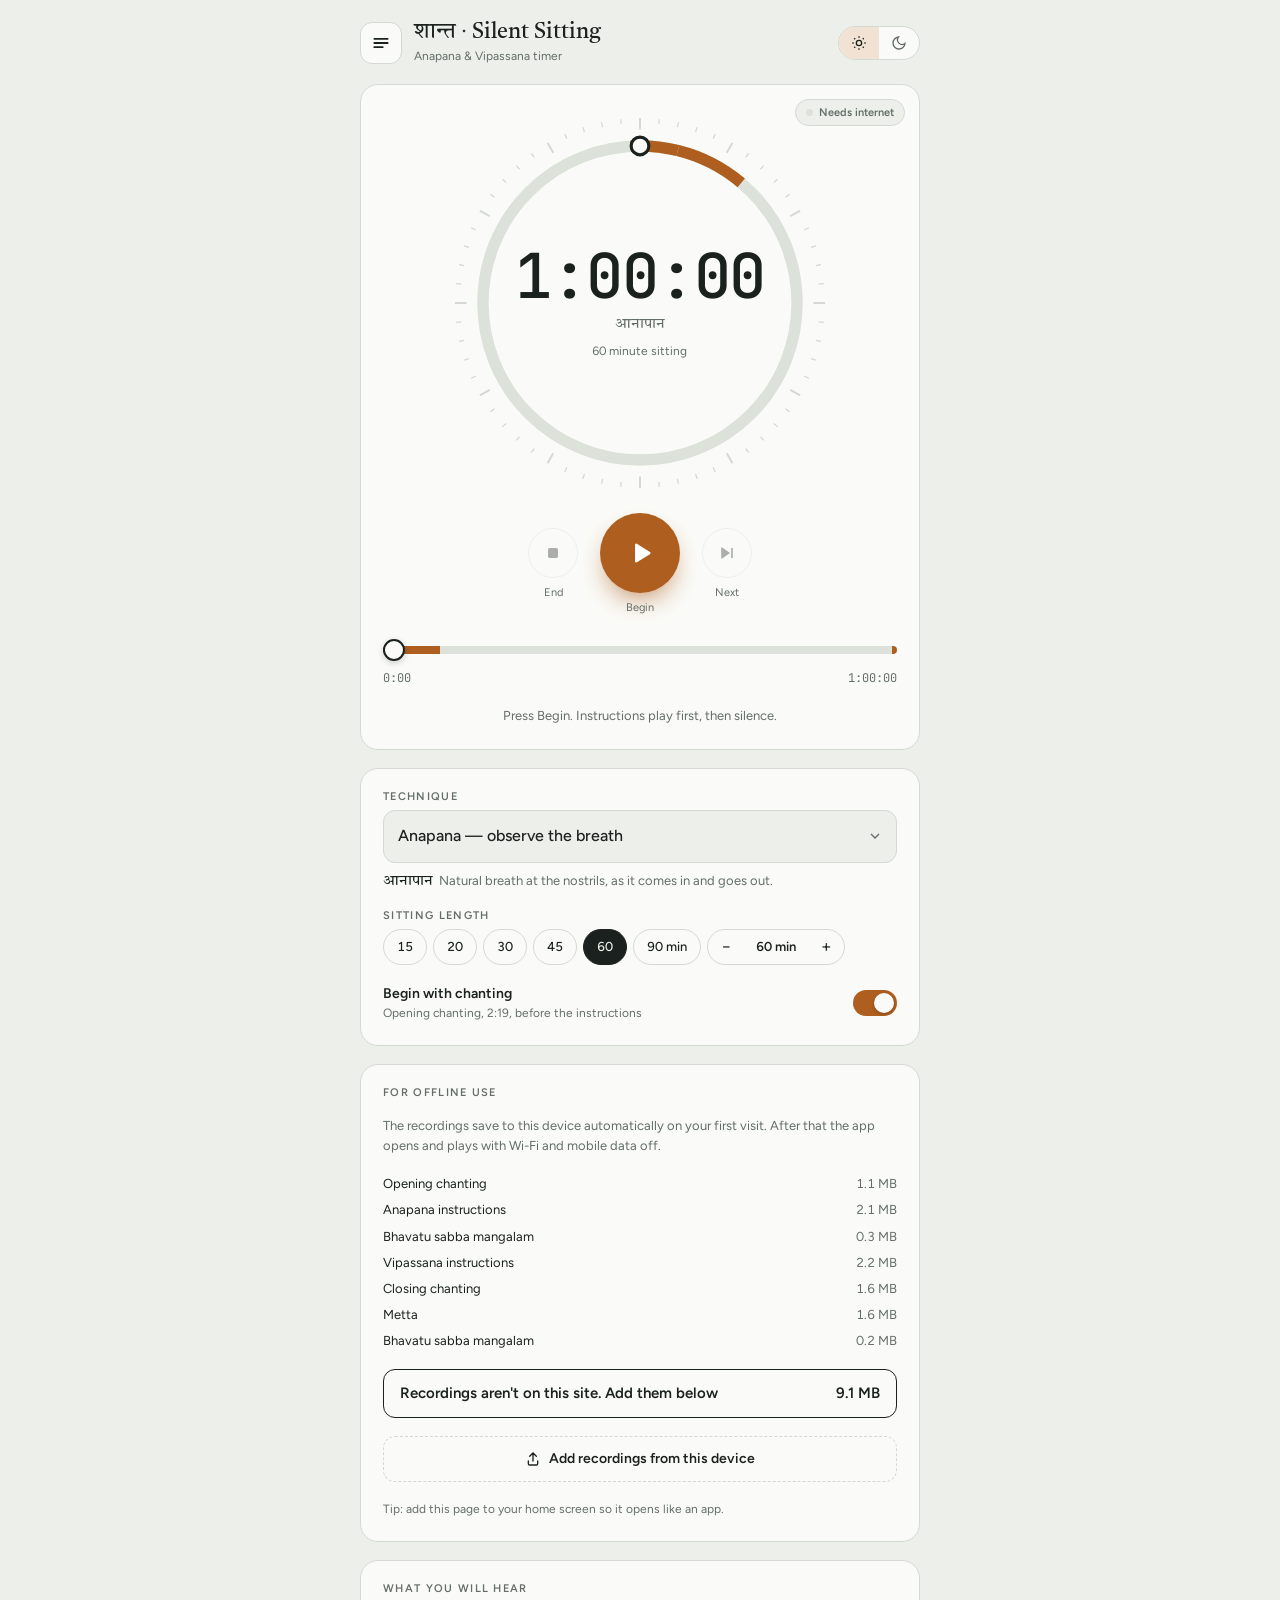
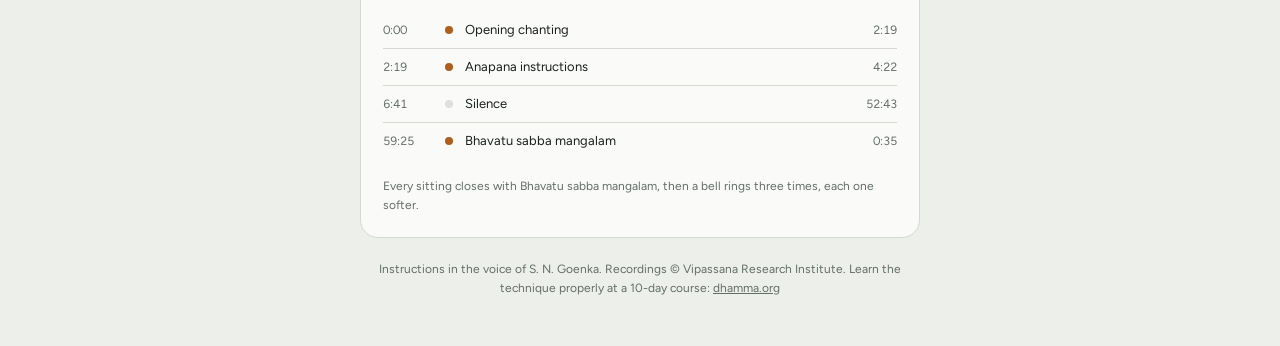
==== index.html @ fdc01b7e "Silent Sitting: offline Anapana & Vipassana timer with concept sections Timer with opening instructi" ====
<!doctype html>
<html lang="en">
<head>
<meta charset="utf-8">
<meta name="viewport" content="width=device-width, initial-scale=1, viewport-fit=cover">
<title>Silent Sitting</title>
<meta name="description" content="Anapana and Vipassana sitting timer. Instructions at the start, silence in between, closing on time. Works offline.">
<meta name="theme-color" content="#EDEFEA" id="themeColor">
<link rel="manifest" href="manifest.webmanifest">
<link rel="icon" href="icons/icon-192.png" type="image/png">
<link rel="apple-touch-icon" href="icons/apple-touch-icon.png">
<meta name="apple-mobile-web-app-capable" content="yes">
<meta name="apple-mobile-web-app-status-bar-style" content="default">
<link rel="preload" href="fonts/jetbrains-mono-latin-500-normal.woff2" as="font" type="font/woff2" crossorigin>
<link rel="stylesheet" href="styles.css">
</head>
<body>
<div class="shell">
  <header class="top">
    <button class="menubtn" id="menuBtn" aria-label="Open menu" aria-controls="drawer" aria-expanded="false"><svg viewBox="0 0 24 24" fill="none" stroke="currentColor" stroke-width="2.2" stroke-linecap="round"><path d="M4 7h16M4 12h16M4 17h10"/></svg></button>
    <div class="brand"><b>शान्त · Silent Sitting</b><span>Anapana &amp; Vipassana timer</span></div>
    <div class="theme" role="group" aria-label="Theme">
      <button id="thLight" aria-pressed="true" aria-label="Light theme"><svg viewBox="0 0 24 24" fill="none" stroke="currentColor" stroke-width="2"><circle cx="12" cy="12" r="4"/><path d="M12 2v2M12 20v2M4.9 4.9l1.4 1.4M17.7 17.7l1.4 1.4M2 12h2M20 12h2M4.9 19.1l1.4-1.4M17.7 6.3l1.4-1.4"/></svg></button>
      <button id="thDark" aria-pressed="false" aria-label="Dark theme"><svg viewBox="0 0 24 24" fill="none" stroke="currentColor" stroke-width="2"><path d="M21 12.8A9 9 0 1 1 11.2 3a7 7 0 0 0 9.8 9.8z"/></svg></button>
    </div>
  </header>

  <main class="app">
    <section class="panel player" aria-label="Player">
      <div class="offbadge" id="offbadge"><span class="d"></span><span id="offbadgeText">Checking…</span></div>
      <div class="viz">
        <svg viewBox="0 0 300 300" aria-hidden="true">
          <circle class="breath" cx="150" cy="150" r="104"/>
          <g id="ticks"></g>
          <circle class="track" cx="150" cy="150" r="124"/>
          <g id="arcs"></g>
          <circle id="prog" class="prog" cx="150" cy="150" r="124" transform="rotate(-90 150 150)"/>
          <circle id="dot" class="dot" cx="150" cy="26" r="7"/>
        </svg>
        <div class="overlay">
          <div class="time" id="time" role="timer" aria-live="off">60:00</div>
          <div class="state" id="state"><span class="wave" aria-hidden="true"><i></i><i></i><i></i><i></i></span><span id="stateText">आनापान</span></div>
          <div class="sub" id="sub"></div>
        </div>
      </div>

      <div class="transport">
        <div class="tcol"><button class="round" id="end" aria-label="End sitting" disabled><svg viewBox="0 0 24 24" fill="currentColor"><rect x="6" y="6" width="12" height="12" rx="2"/></svg></button><span class="btnlabel">End</span></div>
        <div class="tcol"><button class="round play" id="play" aria-label="Begin sitting"><svg id="playIcon" viewBox="0 0 24 24" fill="currentColor"><path d="M8 5.5v13a1 1 0 0 0 1.5.9l10.4-6.5a1 1 0 0 0 0-1.8L9.5 4.6A1 1 0 0 0 8 5.5z"/></svg></button><span class="btnlabel" id="playLabel">Begin</span></div>
        <div class="tcol"><button class="round" id="skip" aria-label="Jump to next instruction" disabled><svg viewBox="0 0 24 24" fill="currentColor"><path d="M5 6.2v11.6a.8.8 0 0 0 1.2.7l8.6-5.8a.8.8 0 0 0 0-1.4L6.2 5.5a.8.8 0 0 0-1.2.7zM17 6h2v12h-2z"/></svg></button><span class="btnlabel">Next</span></div>
      </div>
      <div class="seekwrap">
        <input type="range" id="seek" min="0" max="3600" step="1" value="0" aria-label="Move to a point in the sitting">
        <div class="seektimes"><span id="seekAt">0:00</span><span id="seekEnd">60:00</span></div>
      </div>
      <div class="next" id="next" aria-live="polite">Press Begin. Instructions play first, then silence.</div>
    </section>

    <section class="panel setup" aria-label="Sitting settings">
      <div class="field">
        <label class="label" for="tech">Technique</label>
        <div class="selectwrap">
          <select id="tech">
            <option value="A">Anapana — observe the breath</option>
            <option value="V">Vipassana — observe sensations</option>
            <option value="AV">Anapana, then Vipassana</option>
            <option value="AVM">Anapana, Vipassana, then Metta</option>
          </select>
          <svg viewBox="0 0 24 24" fill="none" stroke="currentColor" stroke-width="2" aria-hidden="true"><path d="m6 9 6 6 6-6"/></svg>
        </div>
        <p class="techhint" id="techhint"></p>
      </div>

      <div class="field">
        <span class="label" id="lenLabel">Sitting length</span>
        <div class="chips" id="chips" role="group" aria-labelledby="lenLabel">
          <button class="chip" data-min="15">15</button><button class="chip" data-min="20">20</button>
          <button class="chip" data-min="30">30</button><button class="chip" data-min="45">45</button>
          <button class="chip" data-min="60">60</button><button class="chip" data-min="90">90 min</button>
          <span class="stepper"><button id="minus" aria-label="5 minutes less">−</button><output id="mins">60 min</output><button id="plus" aria-label="5 minutes more">+</button></span>
        </div>
      </div>


      <label class="toggle" for="chant">
        <span><b>Begin with chanting</b><small id="chantLen"></small></span>
        <input type="checkbox" id="chant" role="switch">
      </label>

      <div class="warn" id="warn" hidden></div>
    </section>

    <section class="panel offline" aria-label="Offline audio">
      <span class="label">For offline use</span>
      <p>The recordings save to this device automatically on your first visit. After that the app opens and plays with Wi-Fi and mobile data off.</p>
      <ul class="files" id="files"></ul>
      <div class="meter" id="meter" hidden><i id="meterBar"></i></div>
      <button class="dl" id="dl"><span id="dlText">Download for offline use</span><span id="dlSize"></span></button>
      <button class="link" id="rm" hidden>Remove downloaded audio</button>
      <label class="importbtn" for="importFiles"><svg viewBox="0 0 24 24" fill="none" stroke="currentColor" stroke-width="2" stroke-linecap="round"><path d="M12 15V3M7 8l5-5 5 5M5 15v4a2 2 0 0 0 2 2h10a2 2 0 0 0 2-2v-4"/></svg>Add recordings from this device</label>
      <input type="file" id="importFiles" accept="audio/mpeg,.mp3" multiple hidden>
      <p class="fine" id="importNote" hidden></p>
      <p class="fine" id="installHint">Tip: add this page to your home screen so it opens like an app.</p>
    </section>

    <section class="panel planpanel" aria-label="What you will hear">
      <span class="label">What you will hear</span>
      <ol class="plan" id="plan"></ol>
      <p class="endnote">Every sitting closes with Bhavatu sabba mangalam, then a bell rings three times, each one softer.</p>
    </section>

    <footer class="credit">
      Instructions in the voice of S. N. Goenka. Recordings © Vipassana Research Institute.
      Learn the technique properly at a 10-day course: <a href="https://www.dhamma.org" target="_blank" rel="noopener">dhamma.org</a>
    </footer>
  </main>
</div>
<!-- menu: the timer plus each section of the Vipassana concept -->
<div class="scrim" id="scrim" hidden></div>
<nav class="drawer" id="drawer" aria-label="Menu" hidden>
  <div class="drawerhead"><b>शान्त</b><button class="iconbtn" id="drawerClose" aria-label="Close menu"><svg viewBox="0 0 24 24" fill="none" stroke="currentColor" stroke-width="2.2" stroke-linecap="round"><path d="M6 6l12 12M18 6L6 18"/></svg></button></div>
  <button class="navitem" data-go="timer"><span class="ic"><svg viewBox="0 0 24 24" fill="none" stroke="currentColor" stroke-width="2"><circle cx="12" cy="13" r="8"/><path d="M12 9v4l2.5 2M9 2h6"/></svg></span><span><b>Sitting timer</b><small>Anapana, Vipassana, Metta</small></span></button>
  <span class="navlabel">Understand the practice</span>
  <button class="navitem" data-go="concept"><span class="ic">1</span><span><b>Concept</b><small>Reacting vs observing, two examples</small></span></button>
  <button class="navitem" data-go="vp"><span class="ic">2</span><span><b>Vipassana</b><small>Anapana, Vipassana and Metta</small></span></button>
  <button class="navitem" data-go="hi"><span class="ic">3</span><span><b>History</b><small>How the technique came down to us</small></span></button>
  <button class="navitem" data-go="gu"><span class="ic">4</span><span><b>Gurus</b><small>The lineage of teachers</small></span></button>
  <button class="navitem" data-go="tt"><span class="ic">5</span><span><b>Timetable</b><small>A day on a 10-day course</small></span></button>
  <button class="navitem" data-go="fe"><span class="ic">6</span><span><b>Fees &amp; centres</b><small>How courses are run</small></span></button>
</nav>

<!-- a section opens over the timer, so a sitting keeps playing underneath -->
<section class="learn" id="learn" aria-label="Learn" hidden>
  <div class="learnbar">
    <button class="iconbtn" id="learnMenu" aria-label="Open menu"><svg viewBox="0 0 24 24" fill="none" stroke="currentColor" stroke-width="2.2" stroke-linecap="round"><path d="M4 7h16M4 12h16M4 17h10"/></svg></button>
    <b id="learnTitle">Concept</b>
    <button class="minitimer" id="miniTimer" hidden aria-label="Back to the timer"><span class="d"></span><span id="miniTime">0:00</span></button>
    <button class="iconbtn" id="learnClose" aria-label="Back to the timer"><svg viewBox="0 0 24 24" fill="none" stroke="currentColor" stroke-width="2.2" stroke-linecap="round"><path d="M6 6l12 12M18 6L6 18"/></svg></button>
  </div>
  <iframe id="learnFrame" title="Vipassana concept" loading="lazy"></iframe>
</section>
<script src="app.js"></script>
</body>
</html>
---- styles.css ----
/* Silent Sitting — Dhamma Hall, single vertical column. Light first, dark on toggle. */
@font-face{font-family:"Figtree";src:url(fonts/figtree-latin-400-normal.woff2) format("woff2");font-weight:400;font-display:swap}
@font-face{font-family:"Figtree";src:url(fonts/figtree-latin-500-normal.woff2) format("woff2");font-weight:500;font-display:swap}
@font-face{font-family:"Figtree";src:url(fonts/figtree-latin-600-normal.woff2) format("woff2");font-weight:600;font-display:swap}
@font-face{font-family:"Figtree";src:url(fonts/figtree-latin-700-normal.woff2) format("woff2");font-weight:700;font-display:swap}
@font-face{font-family:"Tiro";src:url(fonts/tiro-devanagari-hindi-devanagari-400-normal.woff2) format("woff2");unicode-range:U+0900-097F,U+1CD0-1CF9,U+200C-200D,U+20A8,U+20B9,U+25CC,U+A830-A839,U+A8E0-A8FF;font-display:swap}
@font-face{font-family:"Tiro";src:url(fonts/tiro-devanagari-hindi-latin-400-normal.woff2) format("woff2");unicode-range:U+0000-00FF,U+2000-206F;font-display:swap}
@font-face{font-family:"JBM";src:url(fonts/jetbrains-mono-latin-400-normal.woff2) format("woff2");font-weight:400;font-display:swap}
@font-face{font-family:"JBM";src:url(fonts/jetbrains-mono-latin-500-normal.woff2) format("woff2");font-weight:500;font-display:swap}

:root{
  --bg:#EDEFEA; --surface:#FAFBF8; --ink:#1B211E; --muted:#646E68; --line:#D4D9D2;
  --accent:#AE5E1E; --on-accent:#FFFFFF; --soft:#F1E2D3; --still:#DCE1D9; --ok:#2F7A53;
  --display:"Tiro", Georgia, serif;
  --body:"Figtree", system-ui, -apple-system, "Segoe UI", sans-serif;
  --num:"JBM", ui-monospace, SFMono-Regular, Menlo, monospace;
  color-scheme:light;
}
:root.dark{
  --bg:#111513; --surface:#191E1B; --ink:#E5E8E3; --muted:#99A39C; --line:#2C3330;
  --accent:#DD8C46; --on-accent:#1B130B; --soft:#3A2A1B; --still:#262D29; --ok:#7FD0A4;
  color-scheme:dark;
}
*{box-sizing:border-box}
html{-webkit-text-size-adjust:100%}
body{margin:0;background:var(--bg);color:var(--ink);font:15px/1.55 var(--body);transition:background .4s,color .4s;
  padding:max(20px,env(safe-area-inset-top)) max(16px,env(safe-area-inset-right)) max(48px,env(safe-area-inset-bottom)) max(16px,env(safe-area-inset-left))}
button,select,input{font:inherit;color:inherit}
:focus-visible{outline:2px solid var(--accent);outline-offset:3px;border-radius:6px}
[hidden]{display:none!important}

.shell{max-width:560px;margin:0 auto;display:grid;gap:18px}
.top{display:flex;gap:12px;align-items:center;justify-content:space-between}
.brand{display:grid;gap:2px}
.brand b{font:400 22px/1.15 var(--display)}
.brand span{font-size:12px;color:var(--muted)}
.theme{display:flex;border:1px solid var(--line);border-radius:999px;overflow:hidden;background:var(--surface)}
.theme button{border:0;background:transparent;padding:8px 12px;cursor:pointer;color:var(--muted);display:grid;place-items:center}
.theme button[aria-pressed="true"]{background:var(--soft);color:var(--ink)}
.theme svg{width:16px;height:16px}

.app{display:grid;gap:18px}
.panel{background:var(--surface);border:1px solid var(--line);border-radius:18px;padding:22px;display:grid;gap:18px;min-width:0}
.label{font:600 11px/1 var(--body);letter-spacing:.12em;text-transform:uppercase;color:var(--muted)}

/* menu button, drawer and the learn view */
.top{justify-content:flex-start}
.top .theme{margin-left:auto}
.menubtn,.iconbtn{border:1px solid var(--line);background:var(--surface);width:42px;height:42px;border-radius:12px;display:grid;place-items:center;cursor:pointer;color:var(--ink);flex:none}
.menubtn svg,.iconbtn svg{width:20px;height:20px}
.scrim{position:fixed;inset:0;background:rgba(10,14,12,.38);z-index:40;opacity:0;transition:opacity .25s}
.scrim.on{opacity:1}
.drawer{position:fixed;top:0;bottom:0;left:0;width:min(320px,86vw);z-index:41;background:var(--surface);border-right:1px solid var(--line);
  padding:max(16px,env(safe-area-inset-top)) 14px max(16px,env(safe-area-inset-bottom)) max(14px,env(safe-area-inset-left));
  display:flex;flex-direction:column;gap:4px;overflow-y:auto;transform:translateX(-102%);transition:transform .28s cubic-bezier(.2,.8,.2,1);box-shadow:8px 0 30px -16px rgba(0,0,0,.35)}
.drawer.on{transform:none}
.drawerhead{display:flex;justify-content:space-between;align-items:center;padding:0 2px 10px}
.drawerhead b{font:400 22px var(--display)}
.navlabel{font:600 11px/1 var(--body);letter-spacing:.12em;text-transform:uppercase;color:var(--muted);padding:16px 8px 6px}
.navitem{display:flex;align-items:center;gap:12px;text-align:left;border:0;background:transparent;border-radius:12px;padding:10px 8px;cursor:pointer;width:100%}
.navitem:hover{background:var(--bg)}
.navitem[aria-current="page"]{background:var(--soft)}
.navitem .ic{width:34px;height:34px;border-radius:10px;background:var(--bg);border:1px solid var(--line);display:grid;place-items:center;font:500 13px var(--num);flex:none}
.navitem .ic svg{width:18px;height:18px}
.navitem[aria-current="page"] .ic{background:var(--accent);color:var(--on-accent);border-color:var(--accent)}
.navitem span:last-child{display:grid;min-width:0}
.navitem b{font-weight:600;font-size:15px}
.navitem small{font-size:12px;color:var(--muted)}
.learn{position:fixed;inset:0;z-index:30;background:var(--bg);display:flex;flex-direction:column}
.learnbar{display:flex;align-items:center;gap:10px;padding:max(10px,env(safe-area-inset-top)) max(12px,env(safe-area-inset-right)) 8px max(12px,env(safe-area-inset-left));background:var(--surface);border-bottom:1px solid var(--line)}
.learnbar b{font-weight:600;font-size:16px;flex:1;min-width:0;overflow:hidden;text-overflow:ellipsis;white-space:nowrap}
.minitimer{display:flex;align-items:center;gap:6px;border:1px solid var(--accent);color:var(--accent);background:var(--soft);border-radius:999px;padding:6px 12px;font:500 13px var(--num);font-variant-numeric:tabular-nums;cursor:pointer}
.minitimer .d{width:7px;height:7px;border-radius:50%;background:var(--accent);animation:pulse 1.6s ease-in-out infinite}
.learn iframe{flex:1;width:100%;border:0;display:block;background:var(--bg)}
@media (max-height:520px) and (orientation:landscape){.learnbar{padding-top:max(4px,env(safe-area-inset-top));padding-bottom:4px}.learnbar .iconbtn{width:36px;height:36px}}
@media (prefers-reduced-motion:reduce){.drawer,.scrim{transition:none}.minitimer .d{animation:none}}

/* player */
.player{padding:28px 22px 22px;gap:20px;position:relative;overflow:hidden}
.viz{position:relative;width:100%;max-width:380px;margin:0 auto}
.viz svg{display:block;width:100%;height:auto}
.breath{fill:var(--soft);transform-origin:150px 150px;opacity:0;transition:opacity .8s}
body.sitting .breath{animation:br 9s ease-in-out infinite}
body.sitting.paused .breath{animation-play-state:paused}
@keyframes br{0%,100%{transform:scale(.86);opacity:.25}50%{transform:scale(1);opacity:.65}}
.track{fill:none;stroke:var(--still);stroke-width:9}
.arc{fill:none;stroke:var(--accent);stroke-width:9}
.prog{fill:none;stroke:var(--ink);stroke-width:2.5;stroke-linecap:round}
.dot{fill:var(--surface);stroke:var(--ink);stroke-width:2.5}
.tick{stroke:var(--line)}
.overlay{position:absolute;inset:0;display:grid;place-content:center;justify-items:center;text-align:center;gap:6px;pointer-events:none}
.time{font:500 clamp(44px,13vw,62px)/1 var(--num);font-variant-numeric:tabular-nums;letter-spacing:-.02em}
.sub{font-size:12px;color:var(--muted);font-variant-numeric:tabular-nums}
.state{display:inline-flex;align-items:center;gap:8px;font-size:13px;font-weight:600;color:var(--muted);min-height:20px}
.state.live{color:var(--accent)}
#stateText{font-family:var(--display);font-weight:400;font-size:15px}
.state.live #stateText,.state.plain #stateText{font-family:var(--body);font-weight:600;font-size:13px}
.wave{display:inline-flex;gap:2px;align-items:flex-end;height:12px}
.wave i{width:3px;height:4px;background:currentColor;border-radius:2px}
.state.live .wave i{animation:wv 1s ease-in-out infinite}
.wave i:nth-child(2){animation-delay:.15s}.wave i:nth-child(3){animation-delay:.3s}.wave i:nth-child(4){animation-delay:.45s}
@keyframes wv{0%,100%{height:3px}50%{height:12px}}
.state:not(.live) .wave{display:none}

.transport{display:flex;align-items:center;justify-content:center;gap:22px}
.tcol{display:grid;justify-items:center;gap:6px}
.round{border:1px solid var(--line);background:var(--surface);width:50px;height:50px;border-radius:50%;display:grid;place-items:center;cursor:pointer;transition:transform .15s,opacity .2s}
.round svg{width:20px;height:20px}
.round:disabled{opacity:.35;cursor:not-allowed}
.round.play{width:80px;height:80px;border:0;background:var(--accent);color:var(--on-accent);box-shadow:0 12px 30px -12px var(--accent)}
.round.play svg{width:30px;height:30px}
.round.play.busy{animation:pulse 1.2s ease-in-out infinite}
@keyframes pulse{50%{opacity:.6}}
.round:not(:disabled):active{transform:scale(.95)}
.btnlabel{font-size:11px;color:var(--muted)}
.next{font-size:13px;color:var(--muted);text-align:center;min-height:1.6em;font-variant-numeric:tabular-nums}
.next b{color:var(--ink);font-weight:600}
.offbadge{position:absolute;top:14px;right:14px;font-size:11px;font-weight:600;display:flex;gap:6px;align-items:center;color:var(--muted);background:var(--bg);border:1px solid var(--line);padding:4px 10px;border-radius:999px}
.offbadge .d{width:7px;height:7px;border-radius:50%;background:var(--still)}
.offbadge.ok .d{background:var(--ok)}

/* timeline slider: clip segments in the accent colour, played part filled darker */
.seekwrap{display:grid;gap:6px}
#seek{-webkit-appearance:none;appearance:none;width:100%;height:28px;background:transparent;cursor:pointer;margin:0}
#seek::-webkit-slider-runnable-track{height:8px;border-radius:999px;background:var(--clips),linear-gradient(90deg,color-mix(in srgb,var(--ink) 28%,var(--still)) var(--fill,0%),var(--still) var(--fill,0%))}
#seek::-moz-range-track{height:8px;border-radius:999px;background:var(--clips),linear-gradient(90deg,color-mix(in srgb,var(--ink) 28%,var(--still)) var(--fill,0%),var(--still) var(--fill,0%))}
#seek::-webkit-slider-thumb{-webkit-appearance:none;width:22px;height:22px;margin-top:-7px;border-radius:50%;background:var(--surface);border:2.5px solid var(--ink);box-shadow:0 2px 6px rgba(0,0,0,.18)}
#seek::-moz-range-thumb{width:18px;height:18px;border-radius:50%;background:var(--surface);border:2.5px solid var(--ink)}
#seek:disabled{opacity:.5}
.seektimes{display:flex;justify-content:space-between;font:400 12px var(--num);color:var(--muted);font-variant-numeric:tabular-nums}
.endnote{margin:0;font-size:12px;color:var(--muted)}

/* settings */
.field{display:grid;gap:8px}
.selectwrap{position:relative}
.selectwrap select{appearance:none;-webkit-appearance:none;width:100%;padding:13px 44px 13px 14px;border:1px solid var(--line);border-radius:12px;background:var(--bg);font-weight:500;font-size:16px;cursor:pointer}
.selectwrap svg{position:absolute;right:14px;top:50%;width:16px;height:16px;transform:translateY(-50%);pointer-events:none;color:var(--muted)}
.techhint{font-size:13px;color:var(--muted);margin:0}
.techhint b{font:400 15px var(--display);color:var(--ink);margin-right:6px}
.chips{display:flex;flex-wrap:wrap;gap:6px}
.chip{border:1px solid var(--line);background:transparent;border-radius:999px;padding:7px 13px;font-size:13px;font-weight:500;cursor:pointer;font-variant-numeric:tabular-nums}
.chip[aria-pressed="true"]{background:var(--ink);color:var(--bg);border-color:var(--ink)}
.stepper{display:inline-flex;align-items:center;border:1px solid var(--line);border-radius:999px;overflow:hidden}
.stepper button{border:0;background:transparent;width:36px;height:34px;cursor:pointer;font-size:17px}
.stepper output{min-width:64px;text-align:center;font-size:13px;font-weight:600;font-variant-numeric:tabular-nums}
.ends{display:flex;justify-content:space-between;font-size:12px;color:var(--muted);font-variant-numeric:tabular-nums}
input[type=range]{width:100%;accent-color:var(--accent)}
.toggle{display:flex;justify-content:space-between;align-items:center;gap:12px;cursor:pointer}
.toggle span{display:grid}
.toggle b{font-weight:600;font-size:14px}
.toggle small{font-size:12px;color:var(--muted)}
.toggle input{appearance:none;-webkit-appearance:none;width:44px;height:26px;border-radius:999px;background:var(--still);position:relative;cursor:pointer;transition:background .2s;flex:none;margin:0}
.toggle input::after{content:"";position:absolute;top:3px;left:3px;width:20px;height:20px;border-radius:50%;background:var(--surface);box-shadow:0 1px 3px rgba(0,0,0,.25);transition:transform .2s}
.toggle input:checked{background:var(--accent)}
.toggle input:checked::after{transform:translateX(18px)}
.plan{list-style:none;margin:0;padding:0;display:grid}
.plan li{display:grid;grid-template-columns:52px 10px minmax(0,1fr) auto;gap:10px;align-items:center;padding:8px 0;border-top:1px solid var(--line);font-size:13px}
.plan li:first-child{border-top:0}
.plan .t,.plan .l{font-size:12px;color:var(--muted);font-variant-numeric:tabular-nums}
.plan .pd{width:8px;height:8px;border-radius:50%;background:var(--still)}
.plan .clip .pd{background:var(--accent)}
.plan li.now{font-weight:700}
.warn{background:var(--soft);border-radius:10px;padding:10px 12px;font-size:13px}

/* offline */
.offline p{margin:0;font-size:13px;color:var(--muted)}
.files{list-style:none;margin:0;padding:0;display:grid;gap:6px}
.files li{display:flex;justify-content:space-between;gap:12px;font-size:13px}
.files li span:last-child{color:var(--muted);font-variant-numeric:tabular-nums;white-space:nowrap}
.files li.got span:first-child::before{content:"✓ ";color:var(--ok);font-weight:700}
.dl{border:1px solid var(--ink);background:transparent;border-radius:12px;padding:12px 16px;font-weight:600;cursor:pointer;display:flex;justify-content:space-between;align-items:center;gap:12px}
.dl:hover:not(:disabled){background:var(--ink);color:var(--bg)}
.dl:disabled{cursor:default}
.dl.done{border-color:var(--ok);color:var(--ok)}
.meter{height:6px;border-radius:999px;background:var(--still);overflow:hidden}
.meter i{display:block;height:100%;width:0;background:var(--accent);transition:width .15s linear}
.importbtn{display:flex;align-items:center;justify-content:center;gap:8px;border:1px dashed var(--line);border-radius:12px;padding:11px 14px;font-size:14px;font-weight:600;cursor:pointer;color:var(--ink)}
.importbtn svg{width:16px;height:16px}
.importbtn:hover{border-color:var(--accent)}
.link{border:0;background:none;padding:0;color:var(--muted);text-decoration:underline;font-size:12px;cursor:pointer;justify-self:start}
.fine{font-size:12px!important}
.credit{font-size:12px;color:var(--muted);text-align:center;padding:4px 8px 0;line-height:1.6}
.credit a{color:inherit}

@media (prefers-reduced-motion:reduce){
  body.sitting .breath,.state.live .wave i,.round.play.busy{animation:none}
  body.sitting .breath{opacity:.45}
}
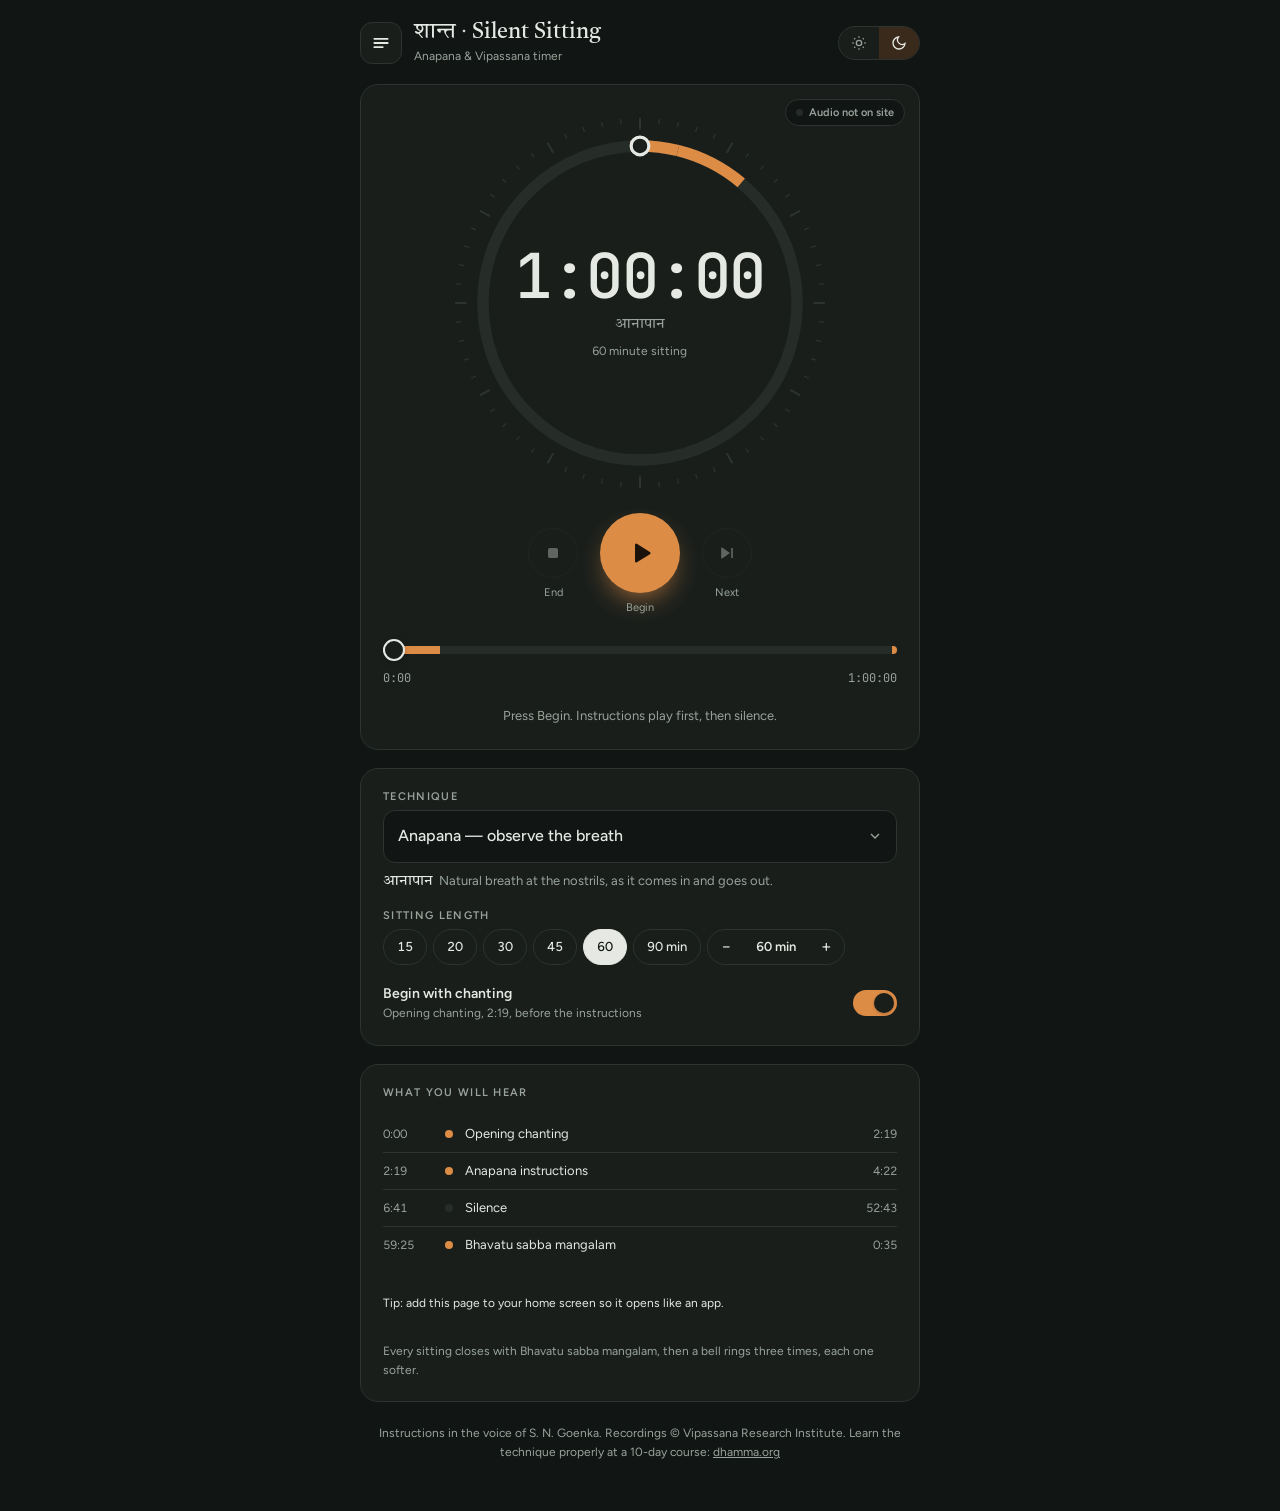
==== commit 3cf13af1: "Save audio automatically, drop the offline card, default to dark mode The recordings save in the bac" ====
--- a/index.html
+++ b/index.html
@@ -90,22 +90,11 @@
       <div class="warn" id="warn" hidden></div>
     </section>
 
-    <section class="panel offline" aria-label="Offline audio">
-      <span class="label">For offline use</span>
-      <p>The recordings save to this device automatically on your first visit. After that the app opens and plays with Wi-Fi and mobile data off.</p>
-      <ul class="files" id="files"></ul>
-      <div class="meter" id="meter" hidden><i id="meterBar"></i></div>
-      <button class="dl" id="dl"><span id="dlText">Download for offline use</span><span id="dlSize"></span></button>
-      <button class="link" id="rm" hidden>Remove downloaded audio</button>
-      <label class="importbtn" for="importFiles"><svg viewBox="0 0 24 24" fill="none" stroke="currentColor" stroke-width="2" stroke-linecap="round"><path d="M12 15V3M7 8l5-5 5 5M5 15v4a2 2 0 0 0 2 2h10a2 2 0 0 0 2-2v-4"/></svg>Add recordings from this device</label>
-      <input type="file" id="importFiles" accept="audio/mpeg,.mp3" multiple hidden>
-      <p class="fine" id="importNote" hidden></p>
-      <p class="fine" id="installHint">Tip: add this page to your home screen so it opens like an app.</p>
-    </section>
 
     <section class="panel planpanel" aria-label="What you will hear">
       <span class="label">What you will hear</span>
       <ol class="plan" id="plan"></ol>
+      <p class="fine" id="installHint">Tip: add this page to your home screen so it opens like an app.</p>
       <p class="endnote">Every sitting closes with Bhavatu sabba mangalam, then a bell rings three times, each one softer.</p>
     </section>
 
--- a/styles.css
+++ b/styles.css
@@ -177,6 +177,10 @@
 .importbtn{display:flex;align-items:center;justify-content:center;gap:8px;border:1px dashed var(--line);border-radius:12px;padding:11px 14px;font-size:14px;font-weight:600;cursor:pointer;color:var(--ink)}
 .importbtn svg{width:16px;height:16px}
 .importbtn:hover{border-color:var(--accent)}
+.importbtn.flash{animation:flash 1.6s ease-out 2}
+@keyframes flash{0%{background:var(--soft);border-color:var(--accent);border-style:solid}100%{background:transparent}}
+.offbadge.act{cursor:pointer;color:var(--accent);border-color:var(--accent)}
+.inlink{border:0;background:none;padding:0;color:var(--accent);font:inherit;font-weight:600;text-decoration:underline;cursor:pointer}
 .link{border:0;background:none;padding:0;color:var(--muted);text-decoration:underline;font-size:12px;cursor:pointer;justify-self:start}
 .fine{font-size:12px!important}
 .credit{font-size:12px;color:var(--muted);text-align:center;padding:4px 8px 0;line-height:1.6}
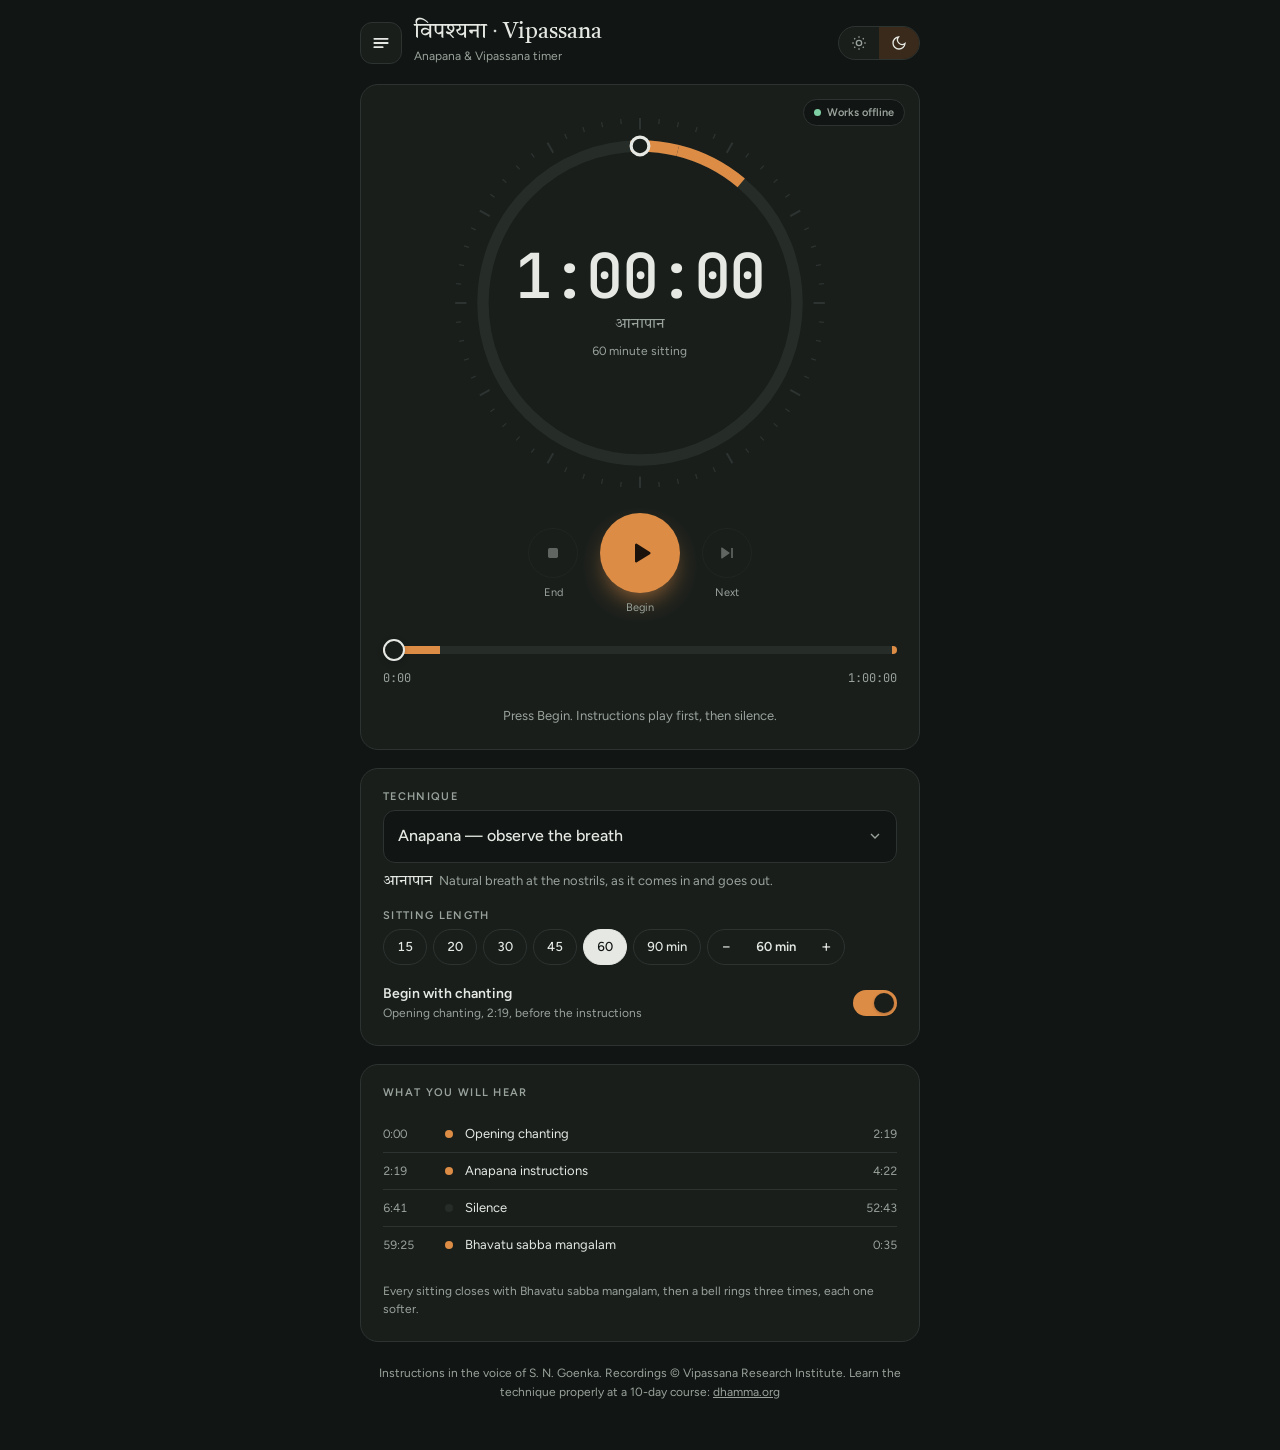
==== commit a3fc5976: "Rename app to Vipassana and add a clear install option The installed app and its header are now name" ====
--- a/index.html
+++ b/index.html
@@ -3,13 +3,16 @@
 <head>
 <meta charset="utf-8">
 <meta name="viewport" content="width=device-width, initial-scale=1, viewport-fit=cover">
-<title>Silent Sitting</title>
+<title>Vipassana</title>
 <meta name="description" content="Anapana and Vipassana sitting timer. Instructions at the start, silence in between, closing on time. Works offline.">
-<meta name="theme-color" content="#EDEFEA" id="themeColor">
+<meta name="theme-color" content="#111513" id="themeColor">
 <link rel="manifest" href="manifest.webmanifest">
 <link rel="icon" href="icons/icon-192.png" type="image/png">
 <link rel="apple-touch-icon" href="icons/apple-touch-icon.png">
 <meta name="apple-mobile-web-app-capable" content="yes">
+<meta name="mobile-web-app-capable" content="yes">
+<meta name="apple-mobile-web-app-title" content="Vipassana">
+<meta name="application-name" content="Vipassana">
 <meta name="apple-mobile-web-app-status-bar-style" content="default">
 <link rel="preload" href="fonts/jetbrains-mono-latin-500-normal.woff2" as="font" type="font/woff2" crossorigin>
 <link rel="stylesheet" href="styles.css">
@@ -18,12 +21,19 @@
 <div class="shell">
   <header class="top">
     <button class="menubtn" id="menuBtn" aria-label="Open menu" aria-controls="drawer" aria-expanded="false"><svg viewBox="0 0 24 24" fill="none" stroke="currentColor" stroke-width="2.2" stroke-linecap="round"><path d="M4 7h16M4 12h16M4 17h10"/></svg></button>
-    <div class="brand"><b>शान्त · Silent Sitting</b><span>Anapana &amp; Vipassana timer</span></div>
+    <div class="brand"><b>विपश्यना · Vipassana</b><span>Anapana &amp; Vipassana timer</span></div>
     <div class="theme" role="group" aria-label="Theme">
       <button id="thLight" aria-pressed="true" aria-label="Light theme"><svg viewBox="0 0 24 24" fill="none" stroke="currentColor" stroke-width="2"><circle cx="12" cy="12" r="4"/><path d="M12 2v2M12 20v2M4.9 4.9l1.4 1.4M17.7 17.7l1.4 1.4M2 12h2M20 12h2M4.9 19.1l1.4-1.4M17.7 6.3l1.4-1.4"/></svg></button>
       <button id="thDark" aria-pressed="false" aria-label="Dark theme"><svg viewBox="0 0 24 24" fill="none" stroke="currentColor" stroke-width="2"><path d="M21 12.8A9 9 0 1 1 11.2 3a7 7 0 0 0 9.8 9.8z"/></svg></button>
     </div>
   </header>
+
+  <div class="installbar" id="installBar" hidden>
+    <img src="icons/icon-192.png" alt="" width="40" height="40">
+    <p id="installText"></p>
+    <button class="installgo" id="installGo">Install</button>
+    <button class="installx" id="installX" aria-label="Dismiss"><svg viewBox="0 0 24 24" fill="none" stroke="currentColor" stroke-width="2.2" stroke-linecap="round"><path d="M6 6l12 12M18 6L6 18"/></svg></button>
+  </div>
 
   <main class="app">
     <section class="panel player" aria-label="Player">
@@ -94,7 +104,6 @@
     <section class="panel planpanel" aria-label="What you will hear">
       <span class="label">What you will hear</span>
       <ol class="plan" id="plan"></ol>
-      <p class="fine" id="installHint">Tip: add this page to your home screen so it opens like an app.</p>
       <p class="endnote">Every sitting closes with Bhavatu sabba mangalam, then a bell rings three times, each one softer.</p>
     </section>
 
@@ -107,8 +116,9 @@
 <!-- menu: the timer plus each section of the Vipassana concept -->
 <div class="scrim" id="scrim" hidden></div>
 <nav class="drawer" id="drawer" aria-label="Menu" hidden>
-  <div class="drawerhead"><b>शान्त</b><button class="iconbtn" id="drawerClose" aria-label="Close menu"><svg viewBox="0 0 24 24" fill="none" stroke="currentColor" stroke-width="2.2" stroke-linecap="round"><path d="M6 6l12 12M18 6L6 18"/></svg></button></div>
+  <div class="drawerhead"><b>विपश्यना</b><button class="iconbtn" id="drawerClose" aria-label="Close menu"><svg viewBox="0 0 24 24" fill="none" stroke="currentColor" stroke-width="2.2" stroke-linecap="round"><path d="M6 6l12 12M18 6L6 18"/></svg></button></div>
   <button class="navitem" data-go="timer"><span class="ic"><svg viewBox="0 0 24 24" fill="none" stroke="currentColor" stroke-width="2"><circle cx="12" cy="13" r="8"/><path d="M12 9v4l2.5 2M9 2h6"/></svg></span><span><b>Sitting timer</b><small>Anapana, Vipassana, Metta</small></span></button>
+  <button class="navitem" id="installNav" hidden><span class="ic"><svg viewBox="0 0 24 24" fill="none" stroke="currentColor" stroke-width="2" stroke-linecap="round"><path d="M12 3v12M7 10l5 5 5-5M5 21h14"/></svg></span><span><b>Install app</b><small>Add Vipassana to your home screen</small></span></button>
   <span class="navlabel">Understand the practice</span>
   <button class="navitem" data-go="concept"><span class="ic">1</span><span><b>Concept</b><small>Reacting vs observing, two examples</small></span></button>
   <button class="navitem" data-go="vp"><span class="ic">2</span><span><b>Vipassana</b><small>Anapana, Vipassana and Metta</small></span></button>
--- a/styles.css
+++ b/styles.css
@@ -75,6 +75,14 @@
 @media (max-height:520px) and (orientation:landscape){.learnbar{padding-top:max(4px,env(safe-area-inset-top));padding-bottom:4px}.learnbar .iconbtn{width:36px;height:36px}}
 @media (prefers-reduced-motion:reduce){.drawer,.scrim{transition:none}.minitimer .d{animation:none}}
 
+/* install banner */
+.installbar{display:flex;align-items:center;gap:12px;background:var(--surface);border:1px solid var(--accent);border-radius:16px;padding:12px 12px 12px 14px}
+.installbar img{border-radius:10px;flex:none}
+.installbar p{margin:0;flex:1;min-width:0;font-size:13px;line-height:1.4}
+.installgo{border:0;background:var(--accent);color:var(--on-accent);border-radius:999px;padding:9px 16px;font-weight:600;font-size:14px;cursor:pointer;flex:none}
+.installx{border:0;background:transparent;color:var(--muted);width:32px;height:32px;display:grid;place-items:center;cursor:pointer;flex:none;margin-left:-4px}
+.installx svg{width:16px;height:16px}
+
 /* player */
 .player{padding:28px 22px 22px;gap:20px;position:relative;overflow:hidden}
 .viz{position:relative;width:100%;max-width:380px;margin:0 auto}
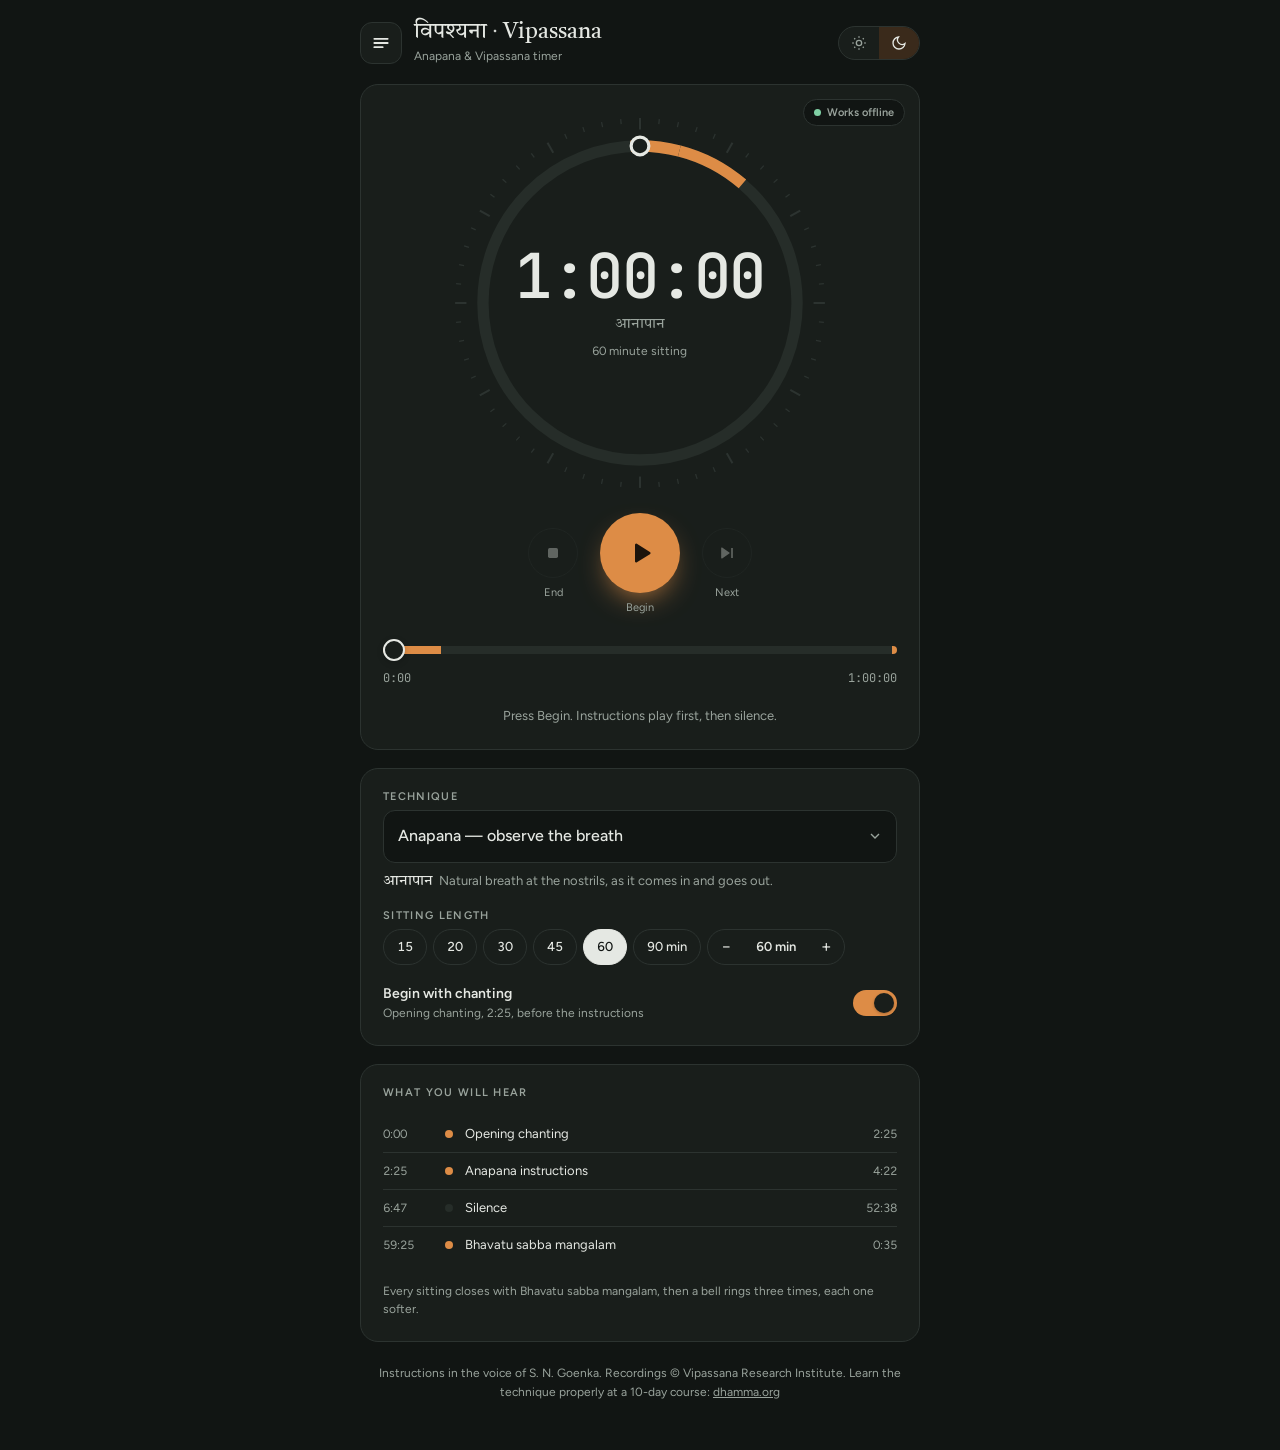
==== commit 2042df58: "Show Maitri instead of Metta in the app Co-Authored-By: Claude Opus 5.5 <noreply@anthropic.com> Clau" ====
--- a/index.html
+++ b/index.html
@@ -74,7 +74,7 @@
             <option value="A">Anapana — observe the breath</option>
             <option value="V">Vipassana — observe sensations</option>
             <option value="AV">Anapana, then Vipassana</option>
-            <option value="AVM">Anapana, Vipassana, then Metta</option>
+            <option value="AVM">Anapana, Vipassana, then Maitri</option>
           </select>
           <svg viewBox="0 0 24 24" fill="none" stroke="currentColor" stroke-width="2" aria-hidden="true"><path d="m6 9 6 6 6-6"/></svg>
         </div>
@@ -117,11 +117,11 @@
 <div class="scrim" id="scrim" hidden></div>
 <nav class="drawer" id="drawer" aria-label="Menu" hidden>
   <div class="drawerhead"><b>विपश्यना</b><button class="iconbtn" id="drawerClose" aria-label="Close menu"><svg viewBox="0 0 24 24" fill="none" stroke="currentColor" stroke-width="2.2" stroke-linecap="round"><path d="M6 6l12 12M18 6L6 18"/></svg></button></div>
-  <button class="navitem" data-go="timer"><span class="ic"><svg viewBox="0 0 24 24" fill="none" stroke="currentColor" stroke-width="2"><circle cx="12" cy="13" r="8"/><path d="M12 9v4l2.5 2M9 2h6"/></svg></span><span><b>Sitting timer</b><small>Anapana, Vipassana, Metta</small></span></button>
+  <button class="navitem" data-go="timer"><span class="ic"><svg viewBox="0 0 24 24" fill="none" stroke="currentColor" stroke-width="2"><circle cx="12" cy="13" r="8"/><path d="M12 9v4l2.5 2M9 2h6"/></svg></span><span><b>Sitting timer</b><small>Anapana, Vipassana, Maitri</small></span></button>
   <button class="navitem" id="installNav" hidden><span class="ic"><svg viewBox="0 0 24 24" fill="none" stroke="currentColor" stroke-width="2" stroke-linecap="round"><path d="M12 3v12M7 10l5 5 5-5M5 21h14"/></svg></span><span><b>Install app</b><small>Add Vipassana to your home screen</small></span></button>
   <span class="navlabel">Understand the practice</span>
   <button class="navitem" data-go="concept"><span class="ic">1</span><span><b>Concept</b><small>Reacting vs observing, two examples</small></span></button>
-  <button class="navitem" data-go="vp"><span class="ic">2</span><span><b>Vipassana</b><small>Anapana, Vipassana and Metta</small></span></button>
+  <button class="navitem" data-go="vp"><span class="ic">2</span><span><b>Vipassana</b><small>Anapana, Vipassana and Maitri</small></span></button>
   <button class="navitem" data-go="hi"><span class="ic">3</span><span><b>History</b><small>How the technique came down to us</small></span></button>
   <button class="navitem" data-go="gu"><span class="ic">4</span><span><b>Gurus</b><small>The lineage of teachers</small></span></button>
   <button class="navitem" data-go="tt"><span class="ic">5</span><span><b>Timetable</b><small>A day on a 10-day course</small></span></button>
